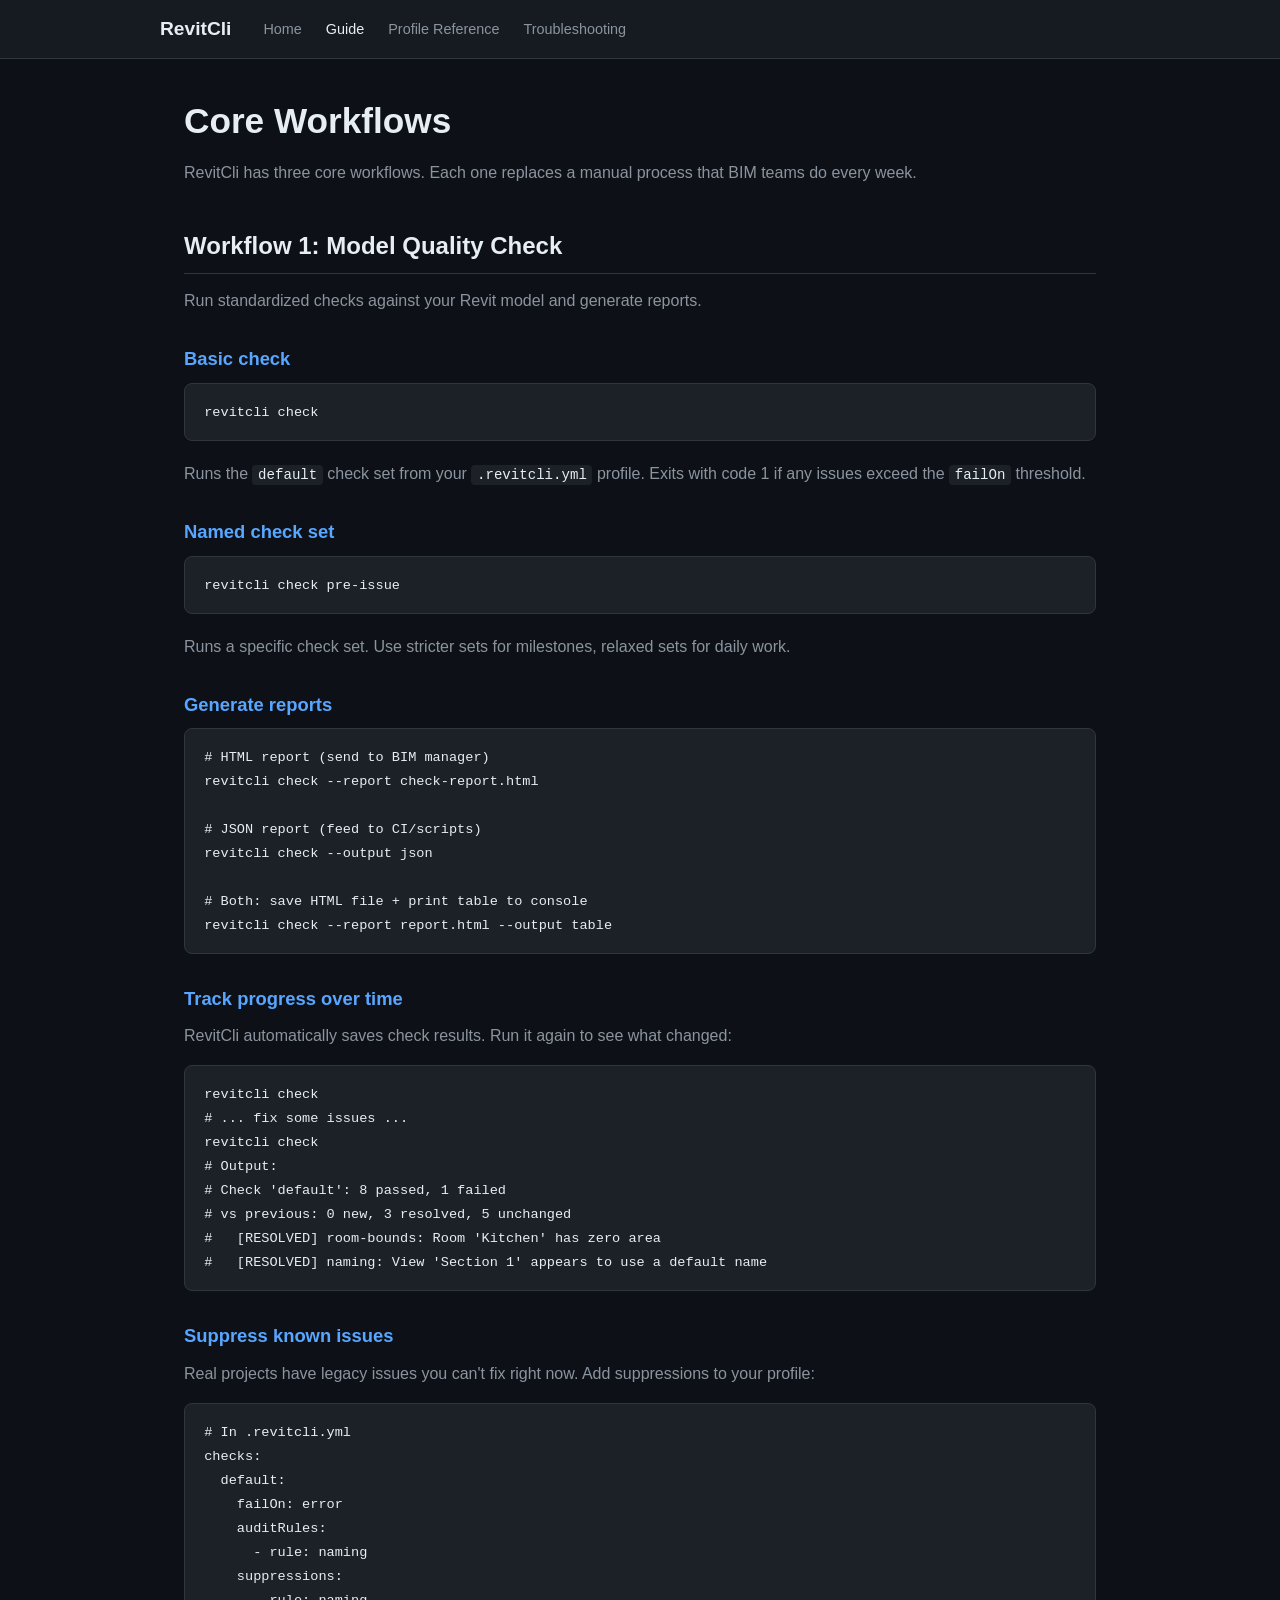
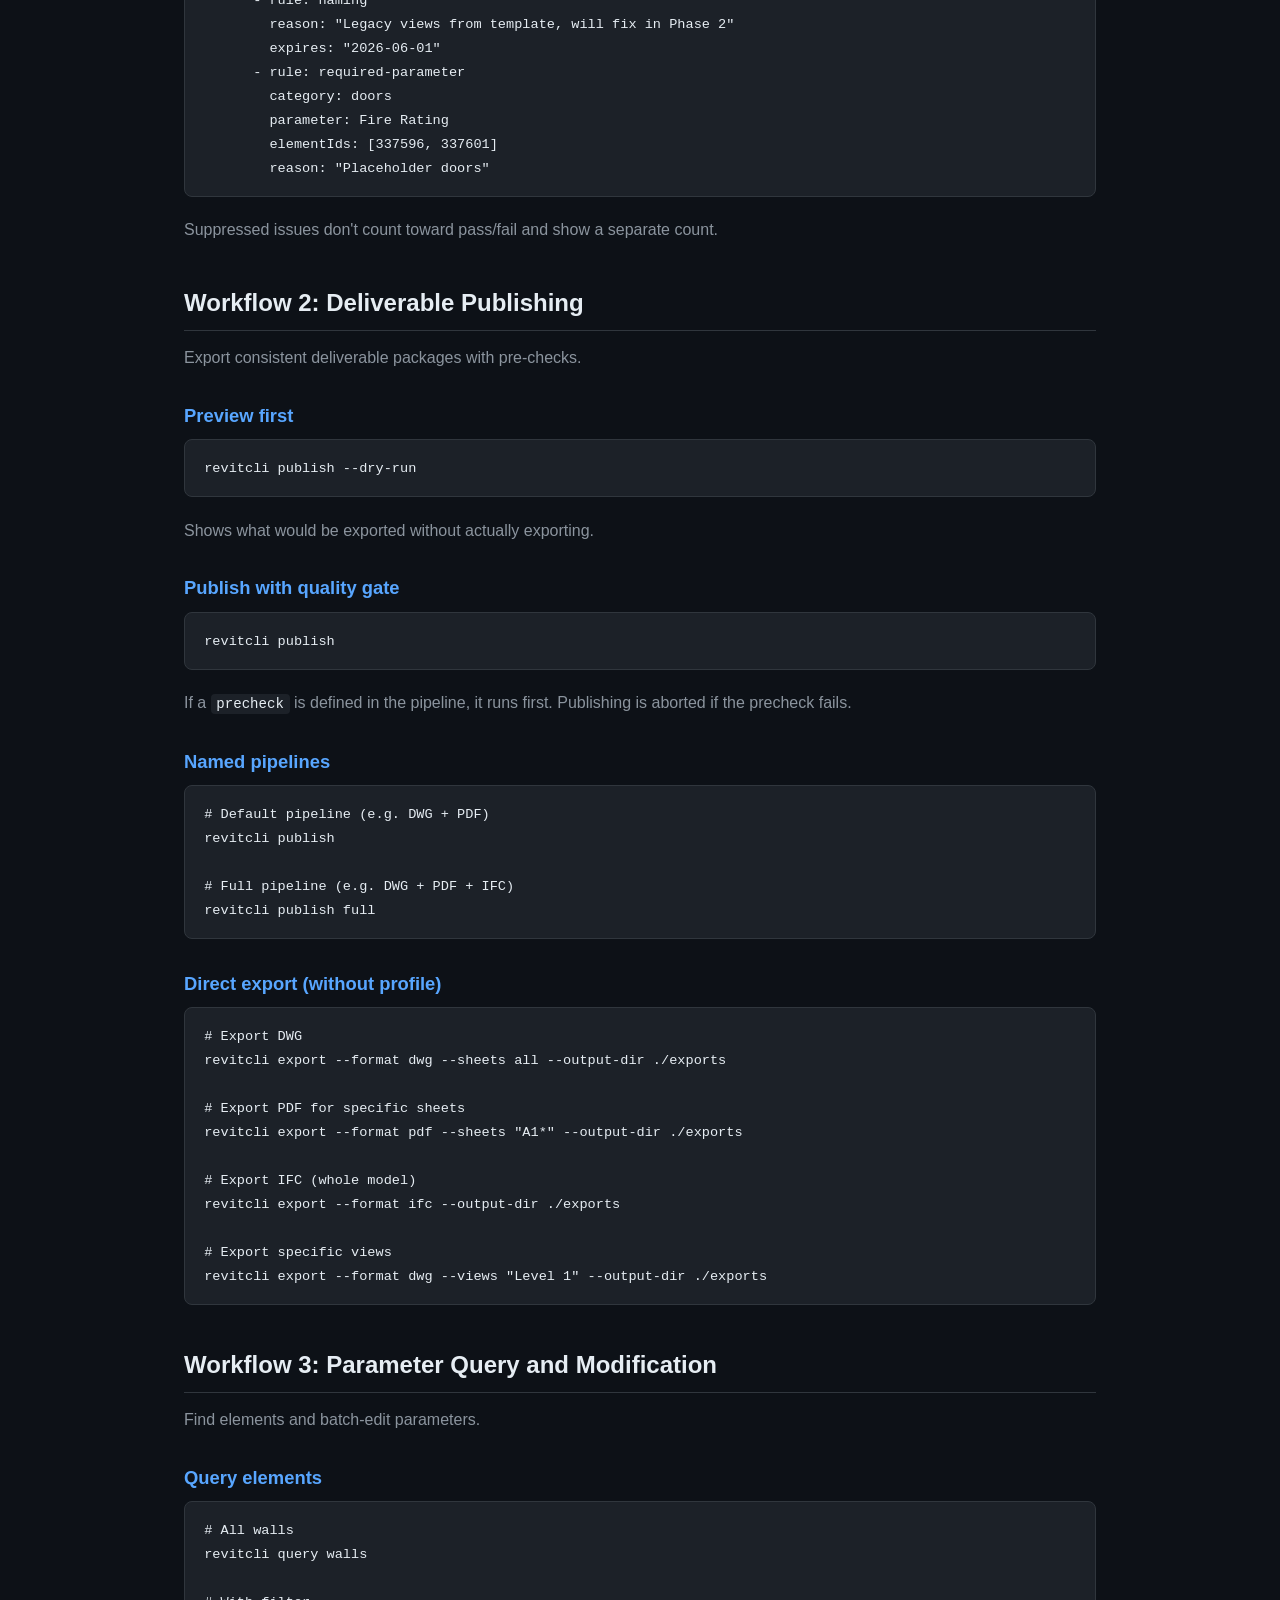
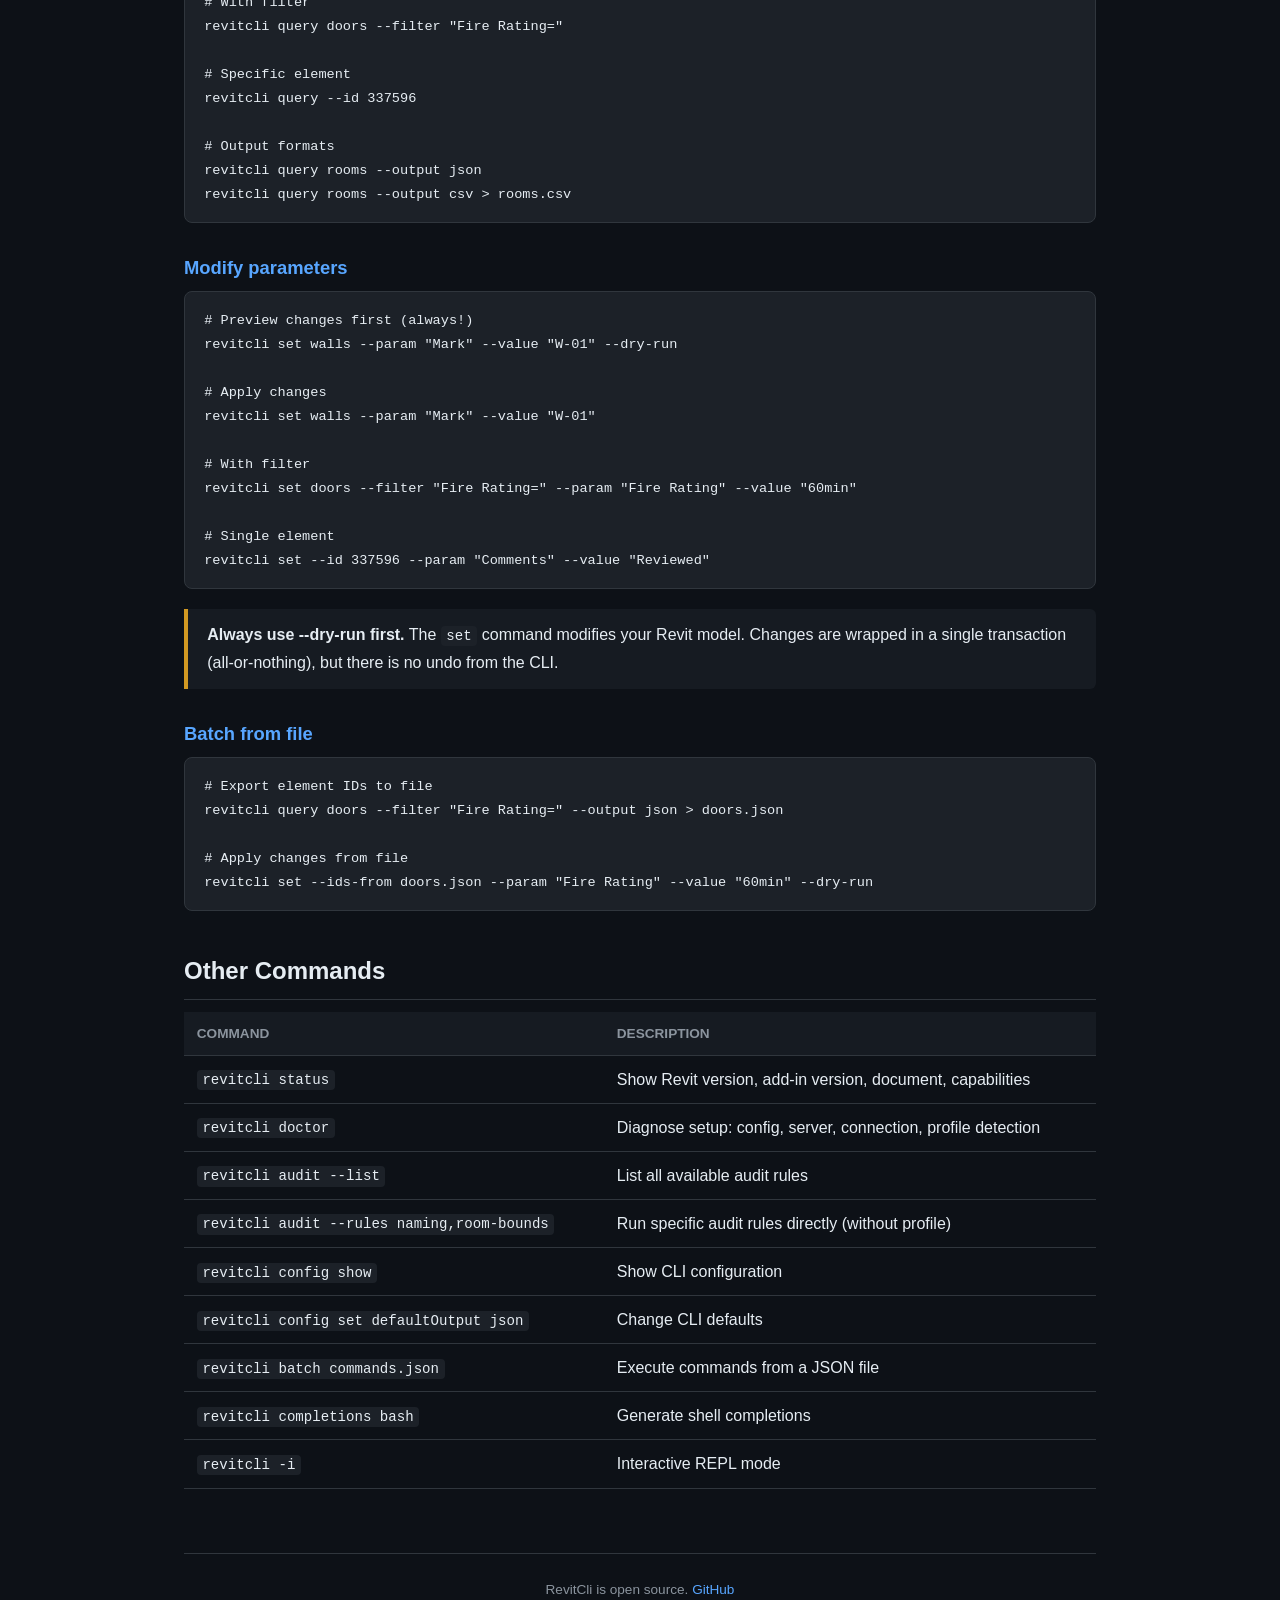
==== docs/guide.html @ 7002a74f "feat: documentation website + starter profiles + onboarding Documentation site (docs/, 4 pages, dark" ====
<!doctype html>
<html lang="en">
  <head>
    <meta charset="utf-8" />
    <meta name="viewport" content="width=device-width, initial-scale=1" />
    <title>Guide — RevitCli</title>
    <link rel="stylesheet" href="style.css" />
  </head>
  <body>
    <nav>
      <div class="inner">
        <span class="logo">RevitCli</span>
        <div class="links">
          <a href="index.html">Home</a>
          <a href="guide.html" class="active">Guide</a>
          <a href="profile.html">Profile Reference</a>
          <a href="troubleshooting.html">Troubleshooting</a>
        </div>
      </div>
    </nav>

    <div class="container">
      <h1>Core Workflows</h1>
      <p>
        RevitCli has three core workflows. Each one replaces a manual process
        that BIM teams do every week.
      </p>

      <h2>Workflow 1: Model Quality Check</h2>
      <p>
        Run standardized checks against your Revit model and generate reports.
      </p>

      <h3>Basic check</h3>
      <pre><code>revitcli check</code></pre>
      <p>
        Runs the <code>default</code> check set from your
        <code>.revitcli.yml</code> profile. Exits with code 1 if any issues
        exceed the <code>failOn</code> threshold.
      </p>

      <h3>Named check set</h3>
      <pre><code>revitcli check pre-issue</code></pre>
      <p>
        Runs a specific check set. Use stricter sets for milestones, relaxed
        sets for daily work.
      </p>

      <h3>Generate reports</h3>
      <pre><code># HTML report (send to BIM manager)
revitcli check --report check-report.html

# JSON report (feed to CI/scripts)
revitcli check --output json

# Both: save HTML file + print table to console
revitcli check --report report.html --output table</code></pre>

      <h3>Track progress over time</h3>
      <p>
        RevitCli automatically saves check results. Run it again to see what
        changed:
      </p>
      <pre><code>revitcli check
# ... fix some issues ...
revitcli check
# Output:
# Check 'default': 8 passed, 1 failed
# vs previous: 0 new, 3 resolved, 5 unchanged
#   [RESOLVED] room-bounds: Room 'Kitchen' has zero area
#   [RESOLVED] naming: View 'Section 1' appears to use a default name</code></pre>

      <h3>Suppress known issues</h3>
      <p>
        Real projects have legacy issues you can't fix right now. Add
        suppressions to your profile:
      </p>
      <pre><code># In .revitcli.yml
checks:
  default:
    failOn: error
    auditRules:
      - rule: naming
    suppressions:
      - rule: naming
        reason: "Legacy views from template, will fix in Phase 2"
        expires: "2026-06-01"
      - rule: required-parameter
        category: doors
        parameter: Fire Rating
        elementIds: [337596, 337601]
        reason: "Placeholder doors"</code></pre>
      <p>
        Suppressed issues don't count toward pass/fail and show a separate
        count.
      </p>

      <h2>Workflow 2: Deliverable Publishing</h2>
      <p>Export consistent deliverable packages with pre-checks.</p>

      <h3>Preview first</h3>
      <pre><code>revitcli publish --dry-run</code></pre>
      <p>Shows what would be exported without actually exporting.</p>

      <h3>Publish with quality gate</h3>
      <pre><code>revitcli publish</code></pre>
      <p>
        If a <code>precheck</code> is defined in the pipeline, it runs first.
        Publishing is aborted if the precheck fails.
      </p>

      <h3>Named pipelines</h3>
      <pre><code># Default pipeline (e.g. DWG + PDF)
revitcli publish

# Full pipeline (e.g. DWG + PDF + IFC)
revitcli publish full</code></pre>

      <h3>Direct export (without profile)</h3>
      <pre><code># Export DWG
revitcli export --format dwg --sheets all --output-dir ./exports

# Export PDF for specific sheets
revitcli export --format pdf --sheets "A1*" --output-dir ./exports

# Export IFC (whole model)
revitcli export --format ifc --output-dir ./exports

# Export specific views
revitcli export --format dwg --views "Level 1" --output-dir ./exports</code></pre>

      <h2>Workflow 3: Parameter Query and Modification</h2>
      <p>Find elements and batch-edit parameters.</p>

      <h3>Query elements</h3>
      <pre><code># All walls
revitcli query walls

# With filter
revitcli query doors --filter "Fire Rating="

# Specific element
revitcli query --id 337596

# Output formats
revitcli query rooms --output json
revitcli query rooms --output csv > rooms.csv</code></pre>

      <h3>Modify parameters</h3>
      <pre><code># Preview changes first (always!)
revitcli set walls --param "Mark" --value "W-01" --dry-run

# Apply changes
revitcli set walls --param "Mark" --value "W-01"

# With filter
revitcli set doors --filter "Fire Rating=" --param "Fire Rating" --value "60min"

# Single element
revitcli set --id 337596 --param "Comments" --value "Reviewed"</code></pre>

      <div class="alert alert-warn">
        <strong>Always use --dry-run first.</strong> The
        <code>set</code> command modifies your Revit model. Changes are wrapped
        in a single transaction (all-or-nothing), but there is no undo from the
        CLI.
      </div>

      <h3>Batch from file</h3>
      <pre><code># Export element IDs to file
revitcli query doors --filter "Fire Rating=" --output json > doors.json

# Apply changes from file
revitcli set --ids-from doors.json --param "Fire Rating" --value "60min" --dry-run</code></pre>

      <h2>Other Commands</h2>

      <table>
        <thead>
          <tr>
            <th>Command</th>
            <th>Description</th>
          </tr>
        </thead>
        <tbody>
          <tr>
            <td><code>revitcli status</code></td>
            <td>Show Revit version, add-in version, document, capabilities</td>
          </tr>
          <tr>
            <td><code>revitcli doctor</code></td>
            <td>
              Diagnose setup: config, server, connection, profile detection
            </td>
          </tr>
          <tr>
            <td><code>revitcli audit --list</code></td>
            <td>List all available audit rules</td>
          </tr>
          <tr>
            <td><code>revitcli audit --rules naming,room-bounds</code></td>
            <td>Run specific audit rules directly (without profile)</td>
          </tr>
          <tr>
            <td><code>revitcli config show</code></td>
            <td>Show CLI configuration</td>
          </tr>
          <tr>
            <td><code>revitcli config set defaultOutput json</code></td>
            <td>Change CLI defaults</td>
          </tr>
          <tr>
            <td><code>revitcli batch commands.json</code></td>
            <td>Execute commands from a JSON file</td>
          </tr>
          <tr>
            <td><code>revitcli completions bash</code></td>
            <td>Generate shell completions</td>
          </tr>
          <tr>
            <td><code>revitcli -i</code></td>
            <td>Interactive REPL mode</td>
          </tr>
        </tbody>
      </table>

      <footer>
        RevitCli is open source.
        <a href="https://github.com/xiaodream551-a11y/revitcli">GitHub</a>
      </footer>
    </div>
  </body>
</html>
---- docs/style.css ----
:root {
  --bg: #0d1117;
  --bg-card: #161b22;
  --bg-code: #1c2128;
  --border: #30363d;
  --text: #e6edf3;
  --text-dim: #8b949e;
  --accent: #58a6ff;
  --green: #3fb950;
  --yellow: #d29922;
  --red: #f85149;
  --purple: #bc8cff;
}

* {
  margin: 0;
  padding: 0;
  box-sizing: border-box;
}

body {
  background: var(--bg);
  color: var(--text);
  font-family: -apple-system, "Segoe UI", Helvetica, Arial, sans-serif;
  line-height: 1.7;
  font-size: 16px;
}

a {
  color: var(--accent);
  text-decoration: none;
}
a:hover {
  text-decoration: underline;
}

/* Layout */
.container {
  max-width: 960px;
  margin: 0 auto;
  padding: 2rem 1.5rem;
}

/* Nav */
nav {
  background: var(--bg-card);
  border-bottom: 1px solid var(--border);
  padding: 0.8rem 1.5rem;
  position: sticky;
  top: 0;
  z-index: 100;
}
nav .inner {
  max-width: 960px;
  margin: 0 auto;
  display: flex;
  align-items: center;
  gap: 2rem;
}
nav .logo {
  font-weight: 700;
  font-size: 1.2rem;
  color: var(--text);
}
nav .links {
  display: flex;
  gap: 1.5rem;
}
nav .links a {
  color: var(--text-dim);
  font-size: 0.9rem;
}
nav .links a:hover,
nav .links a.active {
  color: var(--text);
}

/* Headings */
h1 {
  font-size: 2.2rem;
  margin-bottom: 0.5rem;
}
h2 {
  font-size: 1.5rem;
  margin-top: 2.5rem;
  margin-bottom: 0.8rem;
  color: var(--text);
  border-bottom: 1px solid var(--border);
  padding-bottom: 0.4rem;
}
h3 {
  font-size: 1.15rem;
  margin-top: 1.8rem;
  margin-bottom: 0.5rem;
  color: var(--accent);
}

p {
  margin-bottom: 1rem;
  color: var(--text-dim);
}

/* Code */
code {
  background: var(--bg-code);
  padding: 0.15em 0.4em;
  border-radius: 4px;
  font-family: "SF Mono", "Cascadia Code", "Fira Code", monospace;
  font-size: 0.88em;
  color: var(--text);
}
pre {
  background: var(--bg-code);
  border: 1px solid var(--border);
  border-radius: 8px;
  padding: 1rem 1.2rem;
  overflow-x: auto;
  margin-bottom: 1.2rem;
  line-height: 1.5;
}
pre code {
  background: none;
  padding: 0;
  font-size: 0.85rem;
}

/* Tables */
table {
  width: 100%;
  border-collapse: collapse;
  margin-bottom: 1.5rem;
}
th {
  text-align: left;
  padding: 0.6rem 0.8rem;
  background: var(--bg-card);
  color: var(--text-dim);
  font-size: 0.85rem;
  text-transform: uppercase;
  border-bottom: 1px solid var(--border);
}
td {
  padding: 0.6rem 0.8rem;
  border-bottom: 1px solid var(--border);
}
tr:hover {
  background: var(--bg-card);
}

/* Cards */
.card-grid {
  display: grid;
  grid-template-columns: repeat(auto-fit, minmax(280px, 1fr));
  gap: 1rem;
  margin: 1.5rem 0;
}
.card {
  background: var(--bg-card);
  border: 1px solid var(--border);
  border-radius: 8px;
  padding: 1.2rem 1.5rem;
}
.card h3 {
  margin-top: 0;
  color: var(--accent);
}
.card p {
  margin-bottom: 0;
}

/* Hero */
.hero {
  text-align: center;
  padding: 3rem 0 2rem;
}
.hero h1 {
  font-size: 2.8rem;
  color: var(--text);
}
.hero .tagline {
  font-size: 1.2rem;
  color: var(--text-dim);
  margin-bottom: 2rem;
}
.hero .badges {
  display: flex;
  gap: 0.8rem;
  justify-content: center;
  flex-wrap: wrap;
  margin-bottom: 2rem;
}
.badge {
  display: inline-block;
  padding: 0.3rem 0.8rem;
  border-radius: 20px;
  font-size: 0.8rem;
  font-weight: 600;
}
.badge-green {
  background: #1a3a2a;
  color: var(--green);
}
.badge-blue {
  background: #1a2a3a;
  color: var(--accent);
}
.badge-purple {
  background: #2a1a3a;
  color: var(--purple);
}

/* Steps */
.steps {
  counter-reset: step;
}
.step {
  position: relative;
  padding-left: 3rem;
  margin-bottom: 1.5rem;
}
.step::before {
  counter-increment: step;
  content: counter(step);
  position: absolute;
  left: 0;
  top: 0;
  width: 2rem;
  height: 2rem;
  border-radius: 50%;
  background: var(--accent);
  color: var(--bg);
  display: flex;
  align-items: center;
  justify-content: center;
  font-weight: 700;
  font-size: 0.9rem;
}

/* Alerts */
.alert {
  border-left: 4px solid;
  padding: 0.8rem 1.2rem;
  margin-bottom: 1.2rem;
  border-radius: 0 6px 6px 0;
  background: var(--bg-card);
}
.alert-info {
  border-color: var(--accent);
}
.alert-warn {
  border-color: var(--yellow);
}
.alert-error {
  border-color: var(--red);
}
.alert-success {
  border-color: var(--green);
}

/* Footer */
footer {
  margin-top: 4rem;
  padding: 1.5rem 0;
  border-top: 1px solid var(--border);
  text-align: center;
  color: var(--text-dim);
  font-size: 0.85rem;
}
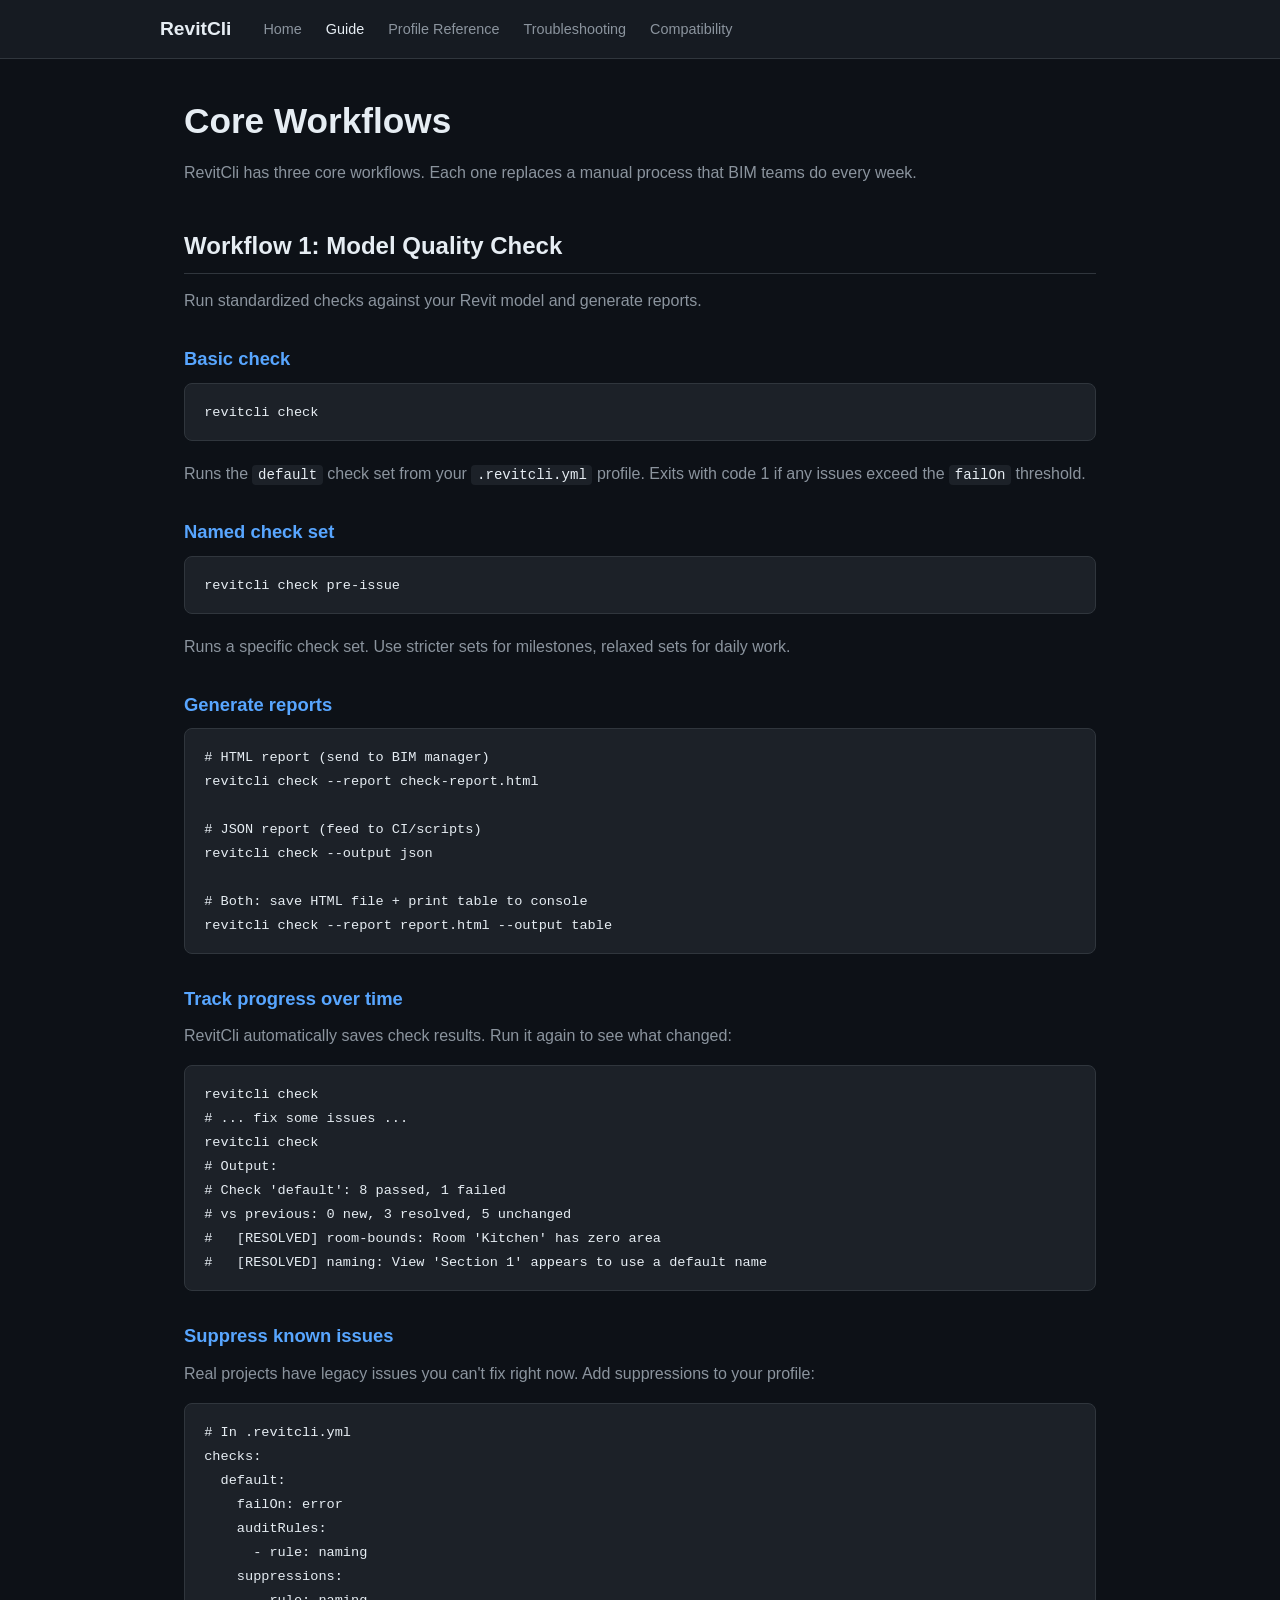
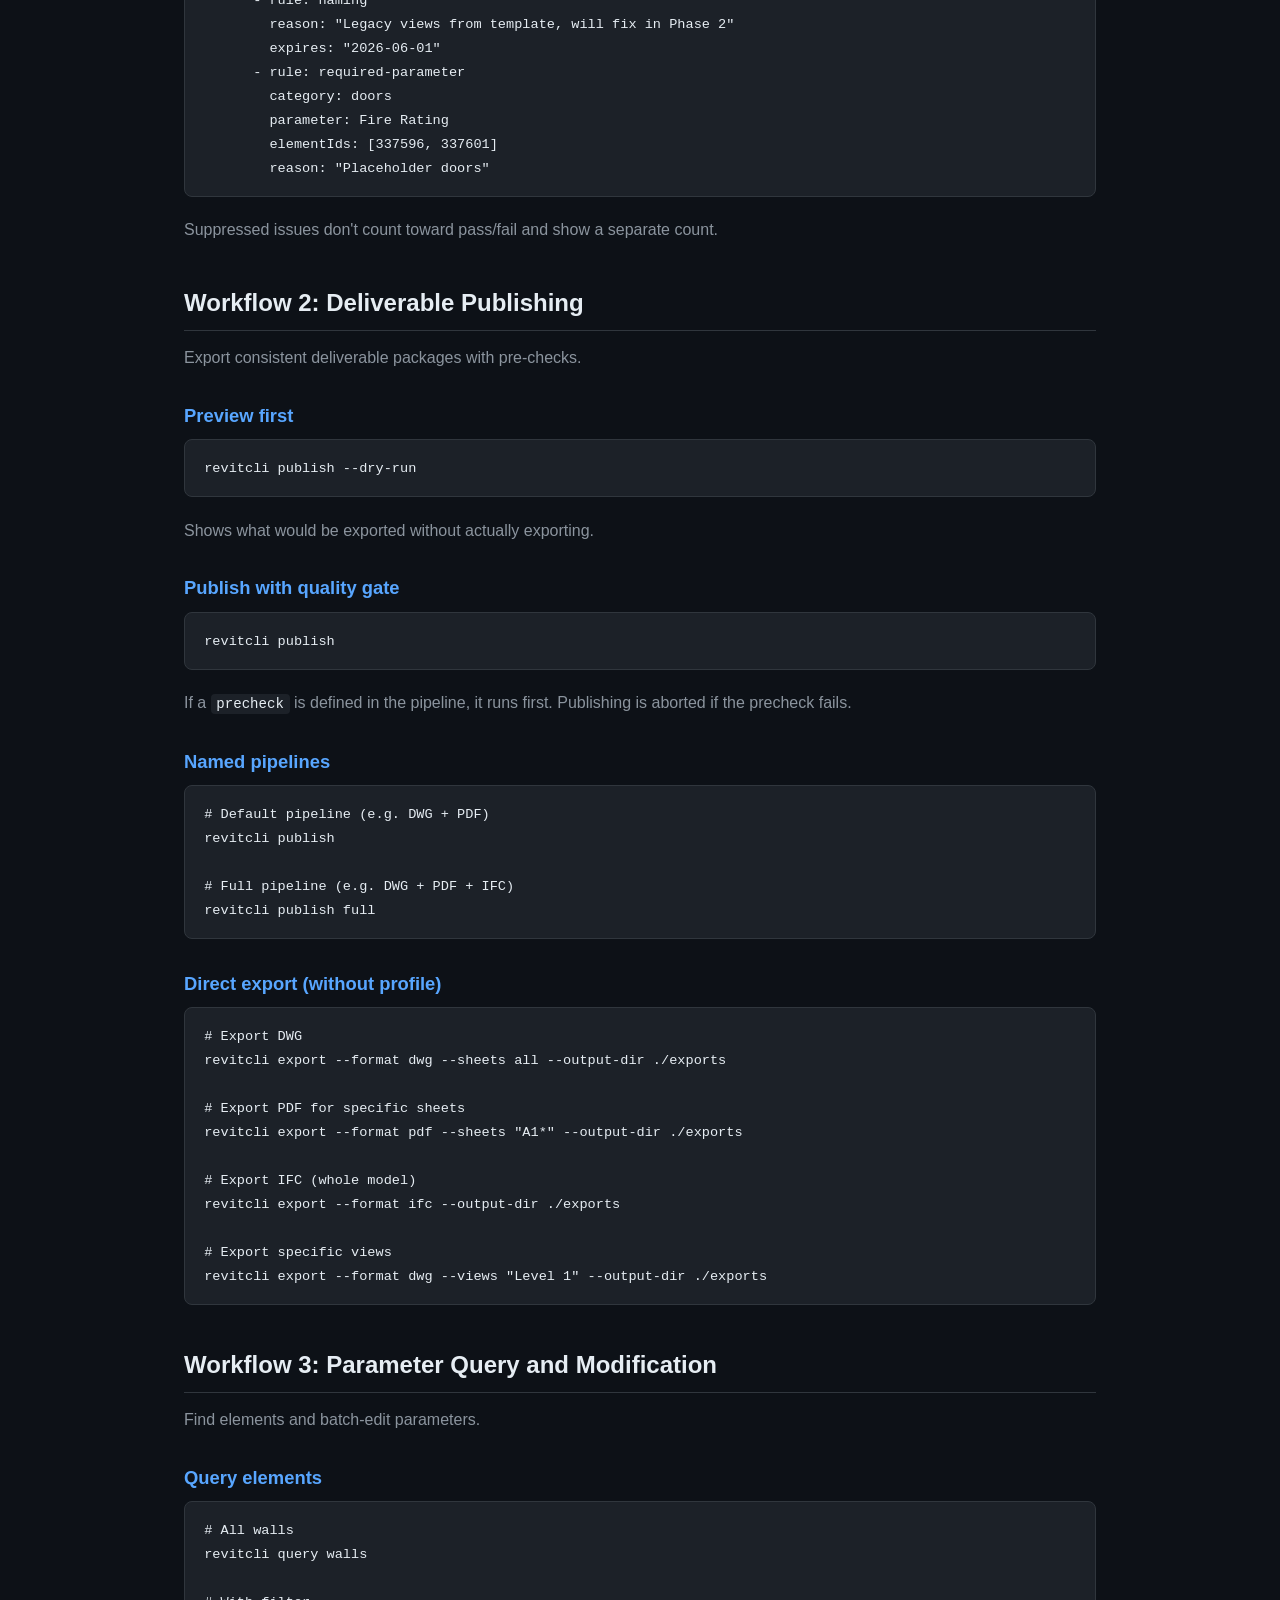
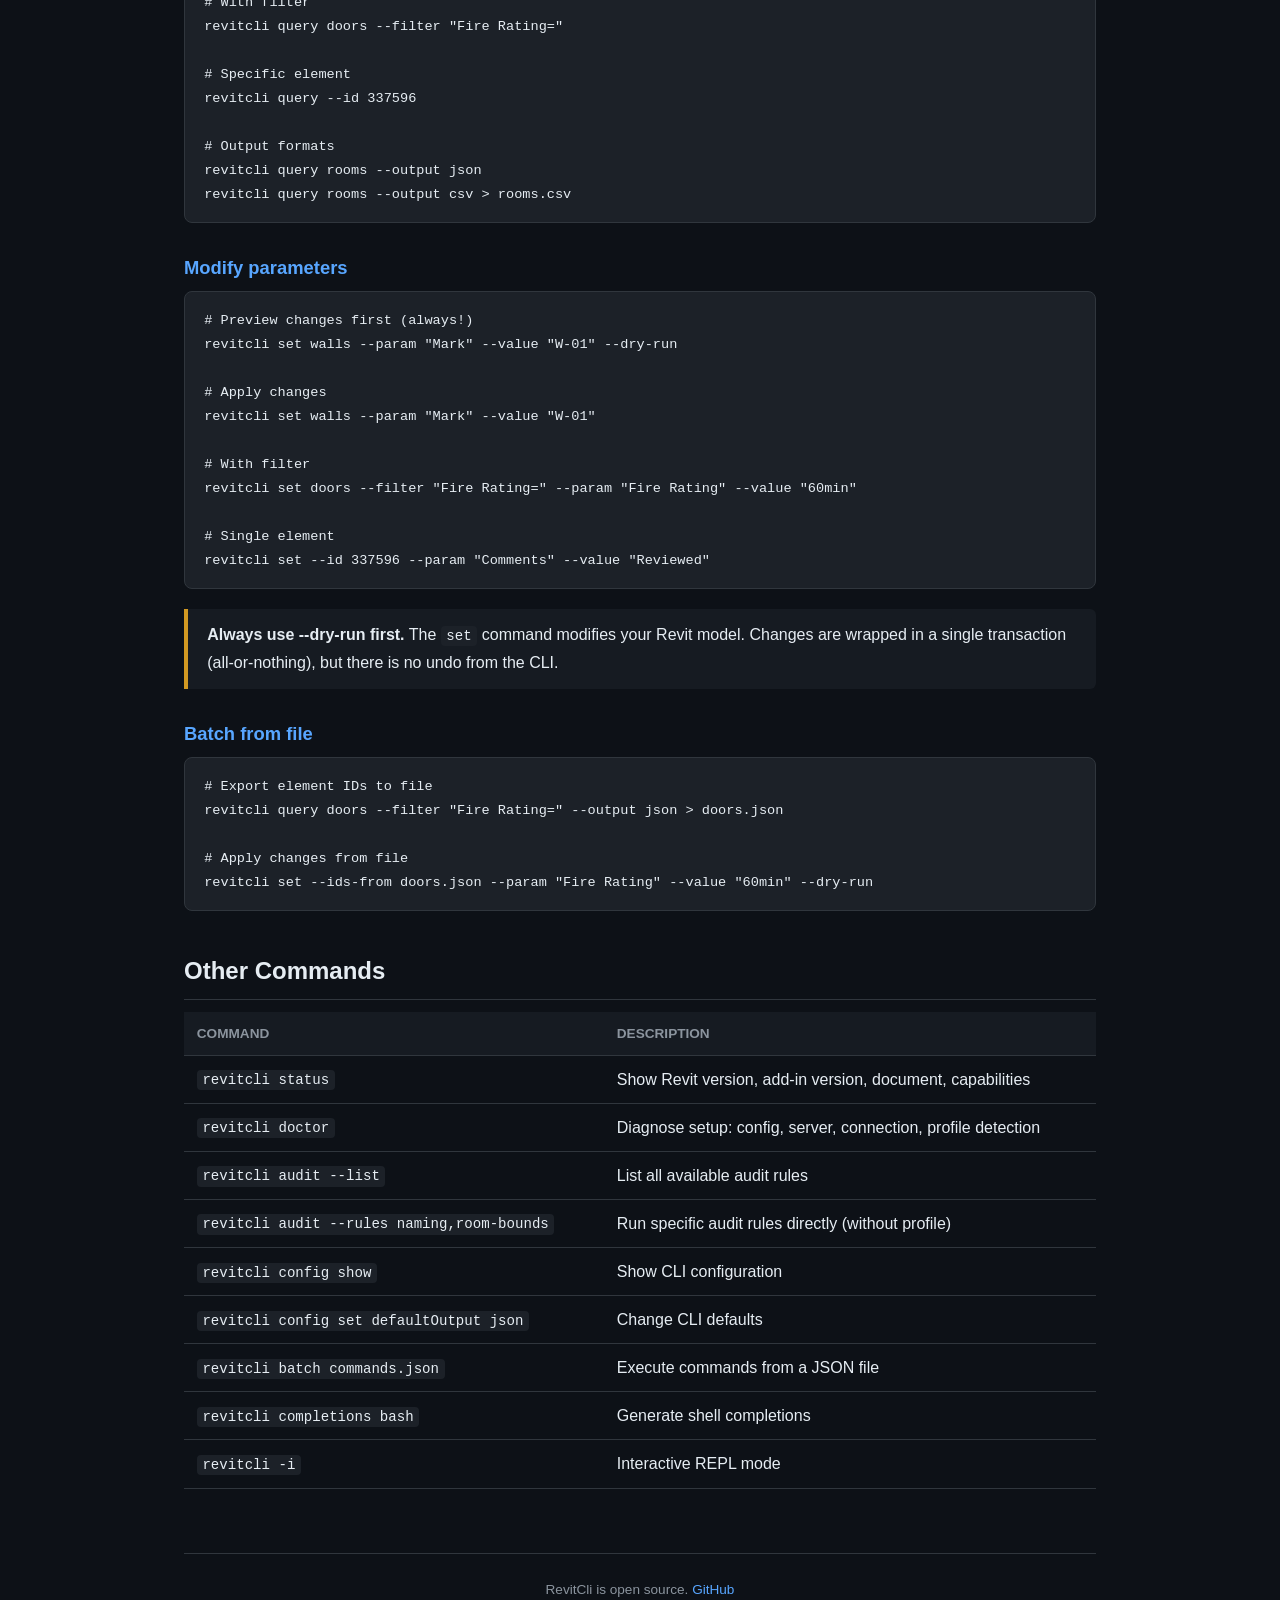
==== commit 19df227c: "docs: add compatibility page with support matrix - Revit version support matrix (2024/2025/2026 with" ====
--- a/docs/guide.html
+++ b/docs/guide.html
@@ -15,6 +15,7 @@
           <a href="guide.html" class="active">Guide</a>
           <a href="profile.html">Profile Reference</a>
           <a href="troubleshooting.html">Troubleshooting</a>
+    <a href="compatibility.html">Compatibility</a>
         </div>
       </div>
     </nav>
